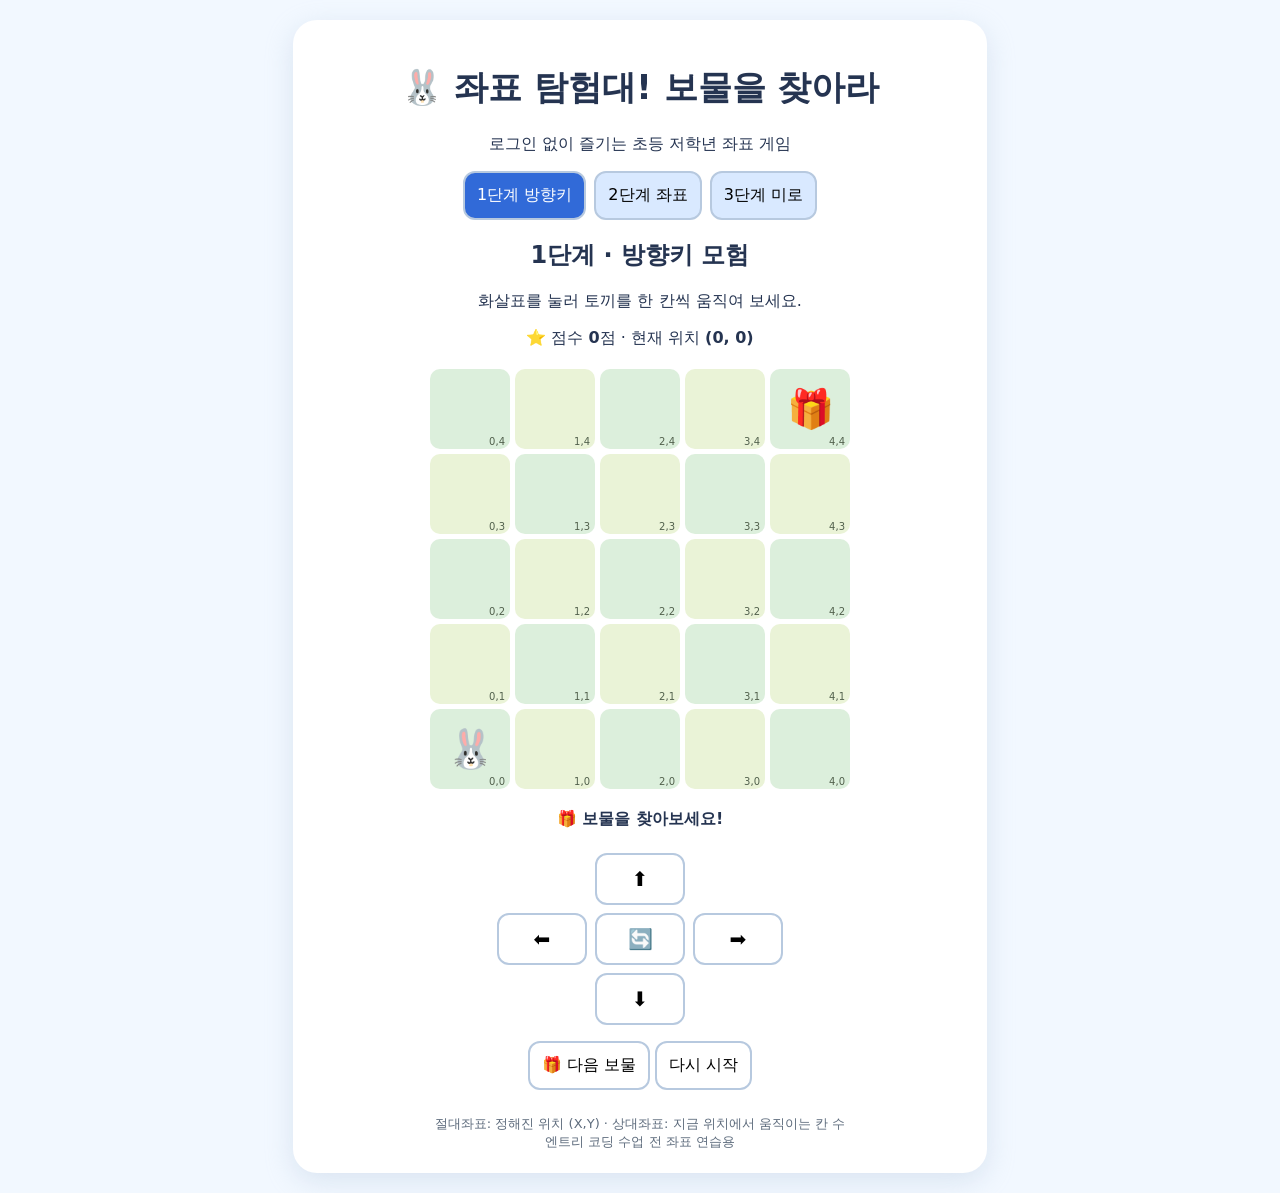
==== coordinate-adventure/index.html @ 4e486527 "Add login-free coordinate adventure game" ====
<!doctype html><html lang="ko"><head><meta charset="utf-8"><meta name="viewport" content="width=device-width,initial-scale=1"><title>좌표 탐험대! 보물을 찾아라</title><style>body{font-family:system-ui,sans-serif;background:#f2f8ff;color:#253451;text-align:center;margin:0;padding:20px}main{max-width:650px;margin:auto;background:white;border-radius:24px;padding:22px;box-shadow:0 8px 28px #a9bed455}h1{font-size:clamp(24px,5vw,34px)}button,select{font:inherit;border-radius:12px;padding:12px;border:2px solid #b7c9df;background:white;cursor:pointer}button:hover{background:#e1f0ff}button:focus-visible{outline:3px solid orange}.tabs{display:flex;gap:8px;justify-content:center;flex-wrap:wrap}.tabs button{background:#d9e9ff}.tabs button.active,.primary{background:#316ad8;color:white}.board{display:grid;grid-template-columns:repeat(5,1fr);gap:5px;max-width:420px;margin:20px auto}.cell{aspect-ratio:1;display:grid;place-items:center;border-radius:10px;background:#dcefdc;font-size:clamp(20px,6vw,38px);position:relative}.cell:nth-child(even){background:#eaf3d7}.cell small{position:absolute;bottom:2px;right:5px;font-size:10px;color:#52614d}.obstacle{background:#ffc9ba!important}.controls{display:grid;grid-template-columns:repeat(3,90px);gap:8px;justify-content:center}.controls button{font-size:20px}.commands{min-height:48px;background:#f2f6ff;border-radius:12px;padding:10px;margin:12px 0;overflow-wrap:anywhere}.info{font-weight:bold;min-height:28px}section{margin-top:16px}#coord{display:flex;justify-content:center;gap:10px;align-items:center;flex-wrap:wrap}footer{font-size:13px;color:#5d6b7c;margin-top:25px}</style></head><body><main><h1>🐰 좌표 탐험대! 보물을 찾아라</h1><p>로그인 없이 즐기는 초등 저학년 좌표 게임</p><nav class="tabs"><button onclick="stage(1)" id="tab1">1단계 방향키</button><button onclick="stage(2)" id="tab2">2단계 좌표</button><button onclick="stage(3)" id="tab3">3단계 미로</button></nav><h2 id="heading"></h2><p id="help"></p><div>⭐ 점수 <b id="score">0</b>점 · 현재 위치 <b id="position"></b></div><div id="board" class="board" aria-label="좌표 게임판"></div><p id="message" class="info" role="status"></p><section id="relative"><div class="controls"><span></span><button onclick="move(0,1)">⬆️</button><span></span><button onclick="move(-1,0)">⬅️</button><button onclick="reset()">🔄</button><button onclick="move(1,0)">➡️</button><span></span><button onclick="move(0,-1)">⬇️</button><span></span></div></section><section id="absolute" hidden><div id="coord"><label>X <select id="x"></select></label><label>Y <select id="y"></select></label><button class="primary" onclick="teleport()">좌표로 이동!</button></div></section><section id="maze" hidden><p>명령을 차례대로 담고 실행해요. 🧱 장애물은 피하세요!</p><div><button onclick="add(0,1)">⬆️ 위</button><button onclick="add(0,-1)">⬇️ 아래</button><button onclick="add(-1,0)">⬅️ 왼쪽</button><button onclick="add(1,0)">➡️ 오른쪽</button></div><div id="commands" class="commands">명령을 선택하세요</div><button class="primary" onclick="run()">▶️ 명령 실행</button> <button onclick="undo()">↩️ 하나 취소</button> <button onclick="clearCommands()">🗑️ 모두 지우기</button></section><p><button onclick="next()">🎁 다음 보물</button> <button onclick="reset()">다시 시작</button></p><footer>절대좌표: 정해진 위치 (X,Y) · 상대좌표: 지금 위치에서 움직이는 칸 수<br>엔트리 코딩 수업 전 좌표 연습용</footer></main><script>let level=1,round=0,score=0,pos={x:0,y:0},goal={x:4,y:4},walls=[],commands=[],running=false;const $=id=>document.getElementById(id);for(let i=0;i<5;i++){for(let id of ['x','y'])$(id).add(new Option(i,i))}function key(p){return p.x+','+p.y}function stage(n){level=n;round=0;score=0;$('score').textContent=score;reset()}function reset(){running=false;commands=[];pos={x:0,y:0};goal=level===3?{x:4,y:4}:{x:(round*2+4)%5,y:(round*3+4)%5};if(key(goal)==='0,0')goal={x:4,y:4};walls=level===3?[{x:1,y:0},{x:1,y:1},{x:3,y:2},{x:3,y:3}]:[];for(let i=1;i<=3;i++)$('tab'+i).classList.toggle('active',i===level);$('heading').textContent=['','1단계 · 방향키 모험','2단계 · 보물 좌표 찾기','3단계 · 장애물 미로 탈출'][level];$('help').textContent=['','화살표를 눌러 토끼를 한 칸씩 움직여 보세요.','X와 Y를 선택해 보물 위치로 순간이동하세요.','이동 명령을 순서대로 조립하고 실행하세요.'][level];$('relative').hidden=level!==1;$('absolute').hidden=level!==2;$('maze').hidden=level!==3;$('message').textContent='🎁 보물을 찾아보세요!';draw()}function draw(){let b=$('board');b.innerHTML='';for(let y=4;y>=0;y--)for(let x=0;x<5;x++){let c=document.createElement('div');c.className='cell';let wall=walls.some(p=>p.x===x&&p.y===y);if(wall)c.classList.add('obstacle');c.textContent=pos.x===x&&pos.y===y?'🐰':goal.x===x&&goal.y===y?'🎁':wall?'🧱':'';let s=document.createElement('small');s.textContent=x+','+y;c.appendChild(s);b.appendChild(c)}$('position').textContent='('+pos.x+', '+pos.y+')';$('commands').textContent=commands.length?commands.map(c=>c.label).join(' → '):'명령을 선택하세요'}function move(dx,dy){if(running)return;step(dx,dy)}function step(dx,dy){let x=pos.x+dx,y=pos.y+dy;if(x<0||x>4||y<0||y>4){$('message').textContent='🚧 지도 밖으로 나갈 수 없어요!';return false}if(walls.some(p=>p.x===x&&p.y===y)){$('message').textContent='🧱 장애물이 있어요! 다른 길을 찾아보세요.';return false}pos={x,y};draw();if(x===goal.x&&y===goal.y){score+=10;$('score').textContent=score;$('message').textContent='🎉 성공! 보물 발견! +10점';return 'win'}$('message').textContent='좋아요! 다음 위치로 이동해요.';return true}function teleport(){let x=+$('x').value,y=+$('y').value;pos={x,y};draw();if(x===goal.x&&y===goal.y){score+=10;$('score').textContent=score;$('message').textContent='🎉 정확한 좌표! +10점'}else $('message').textContent='아쉬워요! 보물의 좌표를 다시 확인해요.'}function add(dx,dy){if(running)return;commands.push({dx,dy,label:dx===1?'➡️':dx===-1?'⬅️':dy===1?'⬆️':'⬇️'});draw()}function undo(){if(running)return;commands.pop();draw()}function clearCommands(){if(running)return;commands=[];draw()}async function run(){if(running||!commands.length)return;running=true;pos={x:0,y:0};draw();let seq=[...commands];for(let c of seq){await new Promise(r=>setTimeout(r,450));let result=step(c.dx,c.dy);if(result!==true)break}running=false}function next(){round++;reset()}stage(1);</script></body></html>
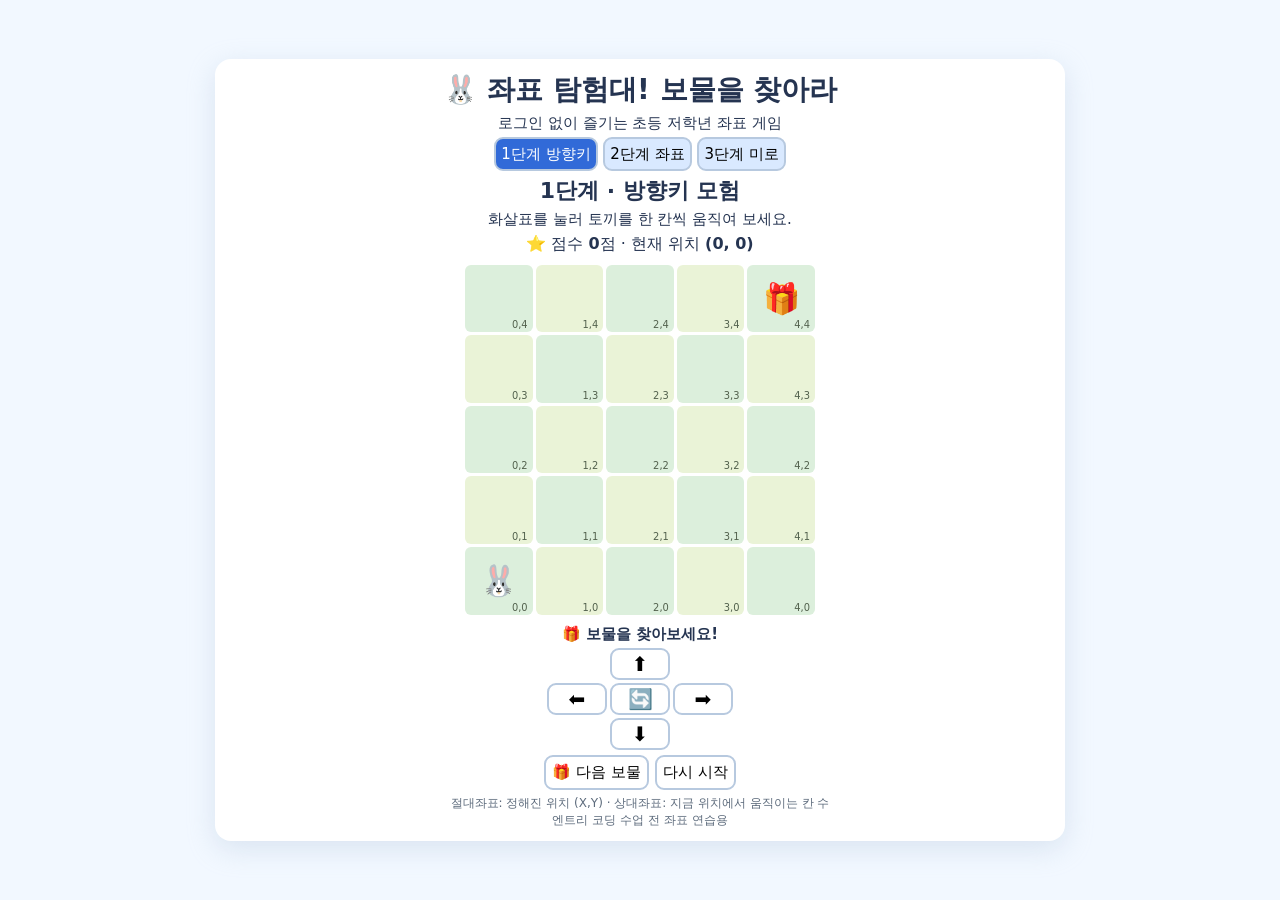
==== commit b50f7209: "Fit coordinate game to viewport without page scrolling" ====
--- a/coordinate-adventure/index.html
+++ b/coordinate-adventure/index.html
@@ -1 +1,7 @@
-<!doctype html><html lang="ko"><head><meta charset="utf-8"><meta name="viewport" content="width=device-width,initial-scale=1"><title>좌표 탐험대! 보물을 찾아라</title><style>body{font-family:system-ui,sans-serif;background:#f2f8ff;color:#253451;text-align:center;margin:0;padding:20px}main{max-width:650px;margin:auto;background:white;border-radius:24px;padding:22px;box-shadow:0 8px 28px #a9bed455}h1{font-size:clamp(24px,5vw,34px)}button,select{font:inherit;border-radius:12px;padding:12px;border:2px solid #b7c9df;background:white;cursor:pointer}button:hover{background:#e1f0ff}button:focus-visible{outline:3px solid orange}.tabs{display:flex;gap:8px;justify-content:center;flex-wrap:wrap}.tabs button{background:#d9e9ff}.tabs button.active,.primary{background:#316ad8;color:white}.board{display:grid;grid-template-columns:repeat(5,1fr);gap:5px;max-width:420px;margin:20px auto}.cell{aspect-ratio:1;display:grid;place-items:center;border-radius:10px;background:#dcefdc;font-size:clamp(20px,6vw,38px);position:relative}.cell:nth-child(even){background:#eaf3d7}.cell small{position:absolute;bottom:2px;right:5px;font-size:10px;color:#52614d}.obstacle{background:#ffc9ba!important}.controls{display:grid;grid-template-columns:repeat(3,90px);gap:8px;justify-content:center}.controls button{font-size:20px}.commands{min-height:48px;background:#f2f6ff;border-radius:12px;padding:10px;margin:12px 0;overflow-wrap:anywhere}.info{font-weight:bold;min-height:28px}section{margin-top:16px}#coord{display:flex;justify-content:center;gap:10px;align-items:center;flex-wrap:wrap}footer{font-size:13px;color:#5d6b7c;margin-top:25px}</style></head><body><main><h1>🐰 좌표 탐험대! 보물을 찾아라</h1><p>로그인 없이 즐기는 초등 저학년 좌표 게임</p><nav class="tabs"><button onclick="stage(1)" id="tab1">1단계 방향키</button><button onclick="stage(2)" id="tab2">2단계 좌표</button><button onclick="stage(3)" id="tab3">3단계 미로</button></nav><h2 id="heading"></h2><p id="help"></p><div>⭐ 점수 <b id="score">0</b>점 · 현재 위치 <b id="position"></b></div><div id="board" class="board" aria-label="좌표 게임판"></div><p id="message" class="info" role="status"></p><section id="relative"><div class="controls"><span></span><button onclick="move(0,1)">⬆️</button><span></span><button onclick="move(-1,0)">⬅️</button><button onclick="reset()">🔄</button><button onclick="move(1,0)">➡️</button><span></span><button onclick="move(0,-1)">⬇️</button><span></span></div></section><section id="absolute" hidden><div id="coord"><label>X <select id="x"></select></label><label>Y <select id="y"></select></label><button class="primary" onclick="teleport()">좌표로 이동!</button></div></section><section id="maze" hidden><p>명령을 차례대로 담고 실행해요. 🧱 장애물은 피하세요!</p><div><button onclick="add(0,1)">⬆️ 위</button><button onclick="add(0,-1)">⬇️ 아래</button><button onclick="add(-1,0)">⬅️ 왼쪽</button><button onclick="add(1,0)">➡️ 오른쪽</button></div><div id="commands" class="commands">명령을 선택하세요</div><button class="primary" onclick="run()">▶️ 명령 실행</button> <button onclick="undo()">↩️ 하나 취소</button> <button onclick="clearCommands()">🗑️ 모두 지우기</button></section><p><button onclick="next()">🎁 다음 보물</button> <button onclick="reset()">다시 시작</button></p><footer>절대좌표: 정해진 위치 (X,Y) · 상대좌표: 지금 위치에서 움직이는 칸 수<br>엔트리 코딩 수업 전 좌표 연습용</footer></main><script>let level=1,round=0,score=0,pos={x:0,y:0},goal={x:4,y:4},walls=[],commands=[],running=false;const $=id=>document.getElementById(id);for(let i=0;i<5;i++){for(let id of ['x','y'])$(id).add(new Option(i,i))}function key(p){return p.x+','+p.y}function stage(n){level=n;round=0;score=0;$('score').textContent=score;reset()}function reset(){running=false;commands=[];pos={x:0,y:0};goal=level===3?{x:4,y:4}:{x:(round*2+4)%5,y:(round*3+4)%5};if(key(goal)==='0,0')goal={x:4,y:4};walls=level===3?[{x:1,y:0},{x:1,y:1},{x:3,y:2},{x:3,y:3}]:[];for(let i=1;i<=3;i++)$('tab'+i).classList.toggle('active',i===level);$('heading').textContent=['','1단계 · 방향키 모험','2단계 · 보물 좌표 찾기','3단계 · 장애물 미로 탈출'][level];$('help').textContent=['','화살표를 눌러 토끼를 한 칸씩 움직여 보세요.','X와 Y를 선택해 보물 위치로 순간이동하세요.','이동 명령을 순서대로 조립하고 실행하세요.'][level];$('relative').hidden=level!==1;$('absolute').hidden=level!==2;$('maze').hidden=level!==3;$('message').textContent='🎁 보물을 찾아보세요!';draw()}function draw(){let b=$('board');b.innerHTML='';for(let y=4;y>=0;y--)for(let x=0;x<5;x++){let c=document.createElement('div');c.className='cell';let wall=walls.some(p=>p.x===x&&p.y===y);if(wall)c.classList.add('obstacle');c.textContent=pos.x===x&&pos.y===y?'🐰':goal.x===x&&goal.y===y?'🎁':wall?'🧱':'';let s=document.createElement('small');s.textContent=x+','+y;c.appendChild(s);b.appendChild(c)}$('position').textContent='('+pos.x+', '+pos.y+')';$('commands').textContent=commands.length?commands.map(c=>c.label).join(' → '):'명령을 선택하세요'}function move(dx,dy){if(running)return;step(dx,dy)}function step(dx,dy){let x=pos.x+dx,y=pos.y+dy;if(x<0||x>4||y<0||y>4){$('message').textContent='🚧 지도 밖으로 나갈 수 없어요!';return false}if(walls.some(p=>p.x===x&&p.y===y)){$('message').textContent='🧱 장애물이 있어요! 다른 길을 찾아보세요.';return false}pos={x,y};draw();if(x===goal.x&&y===goal.y){score+=10;$('score').textContent=score;$('message').textContent='🎉 성공! 보물 발견! +10점';return 'win'}$('message').textContent='좋아요! 다음 위치로 이동해요.';return true}function teleport(){let x=+$('x').value,y=+$('y').value;pos={x,y};draw();if(x===goal.x&&y===goal.y){score+=10;$('score').textContent=score;$('message').textContent='🎉 정확한 좌표! +10점'}else $('message').textContent='아쉬워요! 보물의 좌표를 다시 확인해요.'}function add(dx,dy){if(running)return;commands.push({dx,dy,label:dx===1?'➡️':dx===-1?'⬅️':dy===1?'⬆️':'⬇️'});draw()}function undo(){if(running)return;commands.pop();draw()}function clearCommands(){if(running)return;commands=[];draw()}async function run(){if(running||!commands.length)return;running=true;pos={x:0,y:0};draw();let seq=[...commands];for(let c of seq){await new Promise(r=>setTimeout(r,450));let result=step(c.dx,c.dy);if(result!==true)break}running=false}function next(){round++;reset()}stage(1);</script></body></html>+<!doctype html><html lang="ko"><head><meta charset="utf-8"><meta name="viewport" content="width=device-width,initial-scale=1"><title>좌표 탐험대! 보물을 찾아라</title><style>body{font-family:system-ui,sans-serif;background:#f2f8ff;color:#253451;text-align:center;margin:0;padding:20px}main{max-width:650px;margin:auto;background:white;border-radius:24px;padding:22px;box-shadow:0 8px 28px #a9bed455}h1{font-size:clamp(24px,5vw,34px)}button,select{font:inherit;border-radius:12px;padding:12px;border:2px solid #b7c9df;background:white;cursor:pointer}button:hover{background:#e1f0ff}button:focus-visible{outline:3px solid orange}.tabs{display:flex;gap:8px;justify-content:center;flex-wrap:wrap}.tabs button{background:#d9e9ff}.tabs button.active,.primary{background:#316ad8;color:white}.board{display:grid;grid-template-columns:repeat(5,1fr);gap:5px;max-width:420px;margin:20px auto}.cell{aspect-ratio:1;display:grid;place-items:center;border-radius:10px;background:#dcefdc;font-size:clamp(20px,6vw,38px);position:relative}.cell:nth-child(even){background:#eaf3d7}.cell small{position:absolute;bottom:2px;right:5px;font-size:10px;color:#52614d}.obstacle{background:#ffc9ba!important}.controls{display:grid;grid-template-columns:repeat(3,90px);gap:8px;justify-content:center}.controls button{font-size:20px}.commands{min-height:48px;background:#f2f6ff;border-radius:12px;padding:10px;margin:12px 0;overflow-wrap:anywhere}.info{font-weight:bold;min-height:28px}section{margin-top:16px}#coord{display:flex;justify-content:center;gap:10px;align-items:center;flex-wrap:wrap}footer{font-size:13px;color:#5d6b7c;margin-top:25px}
+/* 화면 크기에 맞춰 전체 게임을 한 화면에 표시 */
+*{box-sizing:border-box}html,body{width:100%;height:100%;margin:0;overflow:hidden}body{padding:clamp(3px,1vh,10px);display:flex;align-items:center;justify-content:center}main{width:min(100%,850px);max-width:850px;max-height:100dvh;overflow:hidden;padding:clamp(7px,1.4vh,15px);border-radius:16px;display:flex;flex-direction:column;align-items:center;gap:clamp(2px,.5vh,6px)}main>*{flex-shrink:0}h1{font-size:clamp(17px,3.4vh,28px);margin:0}h2{font-size:clamp(15px,2.6vh,22px);margin:0}p{margin:0;font-size:clamp(11px,1.8vh,15px)}button,select{font-size:clamp(11px,1.8vh,15px);padding:clamp(3px,.7vh,8px);border-radius:9px}.tabs{gap:5px}.board{width:min(42vh,55vw,350px);max-width:none;margin:clamp(2px,.6vh,6px) auto;gap:3px}.cell{border-radius:6px;font-size:clamp(17px,3.4vh,30px)}.cell small{font-size:clamp(8px,1.1vh,10px)}section{margin-top:0}.controls{grid-template-columns:repeat(3,clamp(42px,7vh,60px));gap:3px}.controls button{font-size:clamp(13px,2.5vh,20px);padding:2px}.info{min-height:0}.commands{min-height:24px;margin:3px 0;padding:4px}.tabs button{padding:clamp(3px,.6vh,7px)}footer{font-size:clamp(9px,1.35vh,12px);margin-top:0}#maze>div:first-of-type{display:flex;justify-content:center;gap:3px;flex-wrap:wrap}#maze>p{margin:0}#coord{gap:5px}#relative,#absolute,#maze{width:100%}main>p:last-of-type{display:flex;justify-content:center;gap:6px}
+@media(max-height:680px){main{gap:2px;padding:5px}.board{width:min(36vh,47vw,270px)}.cell{font-size:clamp(14px,3vh,24px)}footer{font-size:9px}.controls{grid-template-columns:repeat(3,42px)}button,select{padding:3px}h1{font-size:19px}h2{font-size:16px}}
+@media(max-width:450px){body{padding:3px}main{padding:5px}.board{width:min(41vh,84vw)}.tabs{width:100%}.tabs button{flex:1;font-size:11px;padding:5px 2px}footer{font-size:9px}}
+@media(max-height:500px){main>footer{display:none}main{gap:1px}.board{width:min(31vh,34vw,160px)}main>p:nth-of-type(1){display:none}.cell{font-size:15px}}
+</style></head><body><main><h1>🐰 좌표 탐험대! 보물을 찾아라</h1><p>로그인 없이 즐기는 초등 저학년 좌표 게임</p><nav class="tabs"><button onclick="stage(1)" id="tab1">1단계 방향키</button><button onclick="stage(2)" id="tab2">2단계 좌표</button><button onclick="stage(3)" id="tab3">3단계 미로</button></nav><h2 id="heading"></h2><p id="help"></p><div>⭐ 점수 <b id="score">0</b>점 · 현재 위치 <b id="position"></b></div><div id="board" class="board" aria-label="좌표 게임판"></div><p id="message" class="info" role="status"></p><section id="relative"><div class="controls"><span></span><button onclick="move(0,1)">⬆️</button><span></span><button onclick="move(-1,0)">⬅️</button><button onclick="reset()">🔄</button><button onclick="move(1,0)">➡️</button><span></span><button onclick="move(0,-1)">⬇️</button><span></span></div></section><section id="absolute" hidden><div id="coord"><label>X <select id="x"></select></label><label>Y <select id="y"></select></label><button class="primary" onclick="teleport()">좌표로 이동!</button></div></section><section id="maze" hidden><p>명령을 차례대로 담고 실행해요. 🧱 장애물은 피하세요!</p><div><button onclick="add(0,1)">⬆️ 위</button><button onclick="add(0,-1)">⬇️ 아래</button><button onclick="add(-1,0)">⬅️ 왼쪽</button><button onclick="add(1,0)">➡️ 오른쪽</button></div><div id="commands" class="commands">명령을 선택하세요</div><button class="primary" onclick="run()">▶️ 명령 실행</button> <button onclick="undo()">↩️ 하나 취소</button> <button onclick="clearCommands()">🗑️ 모두 지우기</button></section><p><button onclick="next()">🎁 다음 보물</button> <button onclick="reset()">다시 시작</button></p><footer>절대좌표: 정해진 위치 (X,Y) · 상대좌표: 지금 위치에서 움직이는 칸 수<br>엔트리 코딩 수업 전 좌표 연습용</footer></main><script>let level=1,round=0,score=0,pos={x:0,y:0},goal={x:4,y:4},walls=[],commands=[],running=false;const $=id=>document.getElementById(id);for(let i=0;i<5;i++){for(let id of ['x','y'])$(id).add(new Option(i,i))}function key(p){return p.x+','+p.y}function stage(n){level=n;round=0;score=0;$('score').textContent=score;reset()}function reset(){running=false;commands=[];pos={x:0,y:0};goal=level===3?{x:4,y:4}:{x:(round*2+4)%5,y:(round*3+4)%5};if(key(goal)==='0,0')goal={x:4,y:4};walls=level===3?[{x:1,y:0},{x:1,y:1},{x:3,y:2},{x:3,y:3}]:[];for(let i=1;i<=3;i++)$('tab'+i).classList.toggle('active',i===level);$('heading').textContent=['','1단계 · 방향키 모험','2단계 · 보물 좌표 찾기','3단계 · 장애물 미로 탈출'][level];$('help').textContent=['','화살표를 눌러 토끼를 한 칸씩 움직여 보세요.','X와 Y를 선택해 보물 위치로 순간이동하세요.','이동 명령을 순서대로 조립하고 실행하세요.'][level];$('relative').hidden=level!==1;$('absolute').hidden=level!==2;$('maze').hidden=level!==3;$('message').textContent='🎁 보물을 찾아보세요!';draw()}function draw(){let b=$('board');b.innerHTML='';for(let y=4;y>=0;y--)for(let x=0;x<5;x++){let c=document.createElement('div');c.className='cell';let wall=walls.some(p=>p.x===x&&p.y===y);if(wall)c.classList.add('obstacle');c.textContent=pos.x===x&&pos.y===y?'🐰':goal.x===x&&goal.y===y?'🎁':wall?'🧱':'';let s=document.createElement('small');s.textContent=x+','+y;c.appendChild(s);b.appendChild(c)}$('position').textContent='('+pos.x+', '+pos.y+')';$('commands').textContent=commands.length?commands.map(c=>c.label).join(' → '):'명령을 선택하세요'}function move(dx,dy){if(running)return;step(dx,dy)}function step(dx,dy){let x=pos.x+dx,y=pos.y+dy;if(x<0||x>4||y<0||y>4){$('message').textContent='🚧 지도 밖으로 나갈 수 없어요!';return false}if(walls.some(p=>p.x===x&&p.y===y)){$('message').textContent='🧱 장애물이 있어요! 다른 길을 찾아보세요.';return false}pos={x,y};draw();if(x===goal.x&&y===goal.y){score+=10;$('score').textContent=score;$('message').textContent='🎉 성공! 보물 발견! +10점';return 'win'}$('message').textContent='좋아요! 다음 위치로 이동해요.';return true}function teleport(){let x=+$('x').value,y=+$('y').value;pos={x,y};draw();if(x===goal.x&&y===goal.y){score+=10;$('score').textContent=score;$('message').textContent='🎉 정확한 좌표! +10점'}else $('message').textContent='아쉬워요! 보물의 좌표를 다시 확인해요.'}function add(dx,dy){if(running)return;commands.push({dx,dy,label:dx===1?'➡️':dx===-1?'⬅️':dy===1?'⬆️':'⬇️'});draw()}function undo(){if(running)return;commands.pop();draw()}function clearCommands(){if(running)return;commands=[];draw()}async function run(){if(running||!commands.length)return;running=true;pos={x:0,y:0};draw();let seq=[...commands];for(let c of seq){await new Promise(r=>setTimeout(r,450));let result=step(c.dx,c.dy);if(result!==true)break}running=false}function next(){round++;reset()}stage(1);</script></body></html>
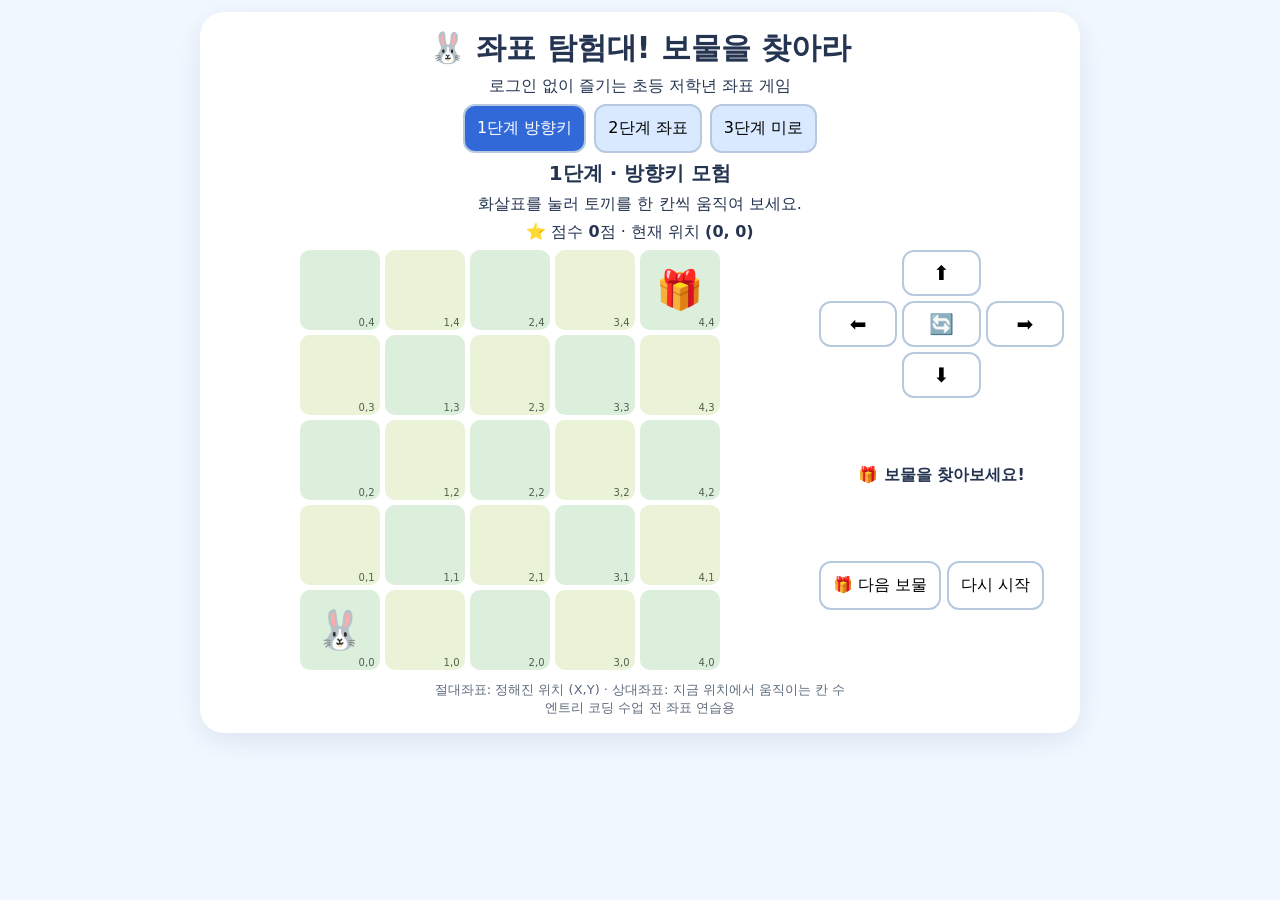
==== commit 53b0201b: "Restore original coordinate game and move controls to right panel" ====
--- a/coordinate-adventure/index.html
+++ b/coordinate-adventure/index.html
@@ -1,7 +1,5 @@
 <!doctype html><html lang="ko"><head><meta charset="utf-8"><meta name="viewport" content="width=device-width,initial-scale=1"><title>좌표 탐험대! 보물을 찾아라</title><style>body{font-family:system-ui,sans-serif;background:#f2f8ff;color:#253451;text-align:center;margin:0;padding:20px}main{max-width:650px;margin:auto;background:white;border-radius:24px;padding:22px;box-shadow:0 8px 28px #a9bed455}h1{font-size:clamp(24px,5vw,34px)}button,select{font:inherit;border-radius:12px;padding:12px;border:2px solid #b7c9df;background:white;cursor:pointer}button:hover{background:#e1f0ff}button:focus-visible{outline:3px solid orange}.tabs{display:flex;gap:8px;justify-content:center;flex-wrap:wrap}.tabs button{background:#d9e9ff}.tabs button.active,.primary{background:#316ad8;color:white}.board{display:grid;grid-template-columns:repeat(5,1fr);gap:5px;max-width:420px;margin:20px auto}.cell{aspect-ratio:1;display:grid;place-items:center;border-radius:10px;background:#dcefdc;font-size:clamp(20px,6vw,38px);position:relative}.cell:nth-child(even){background:#eaf3d7}.cell small{position:absolute;bottom:2px;right:5px;font-size:10px;color:#52614d}.obstacle{background:#ffc9ba!important}.controls{display:grid;grid-template-columns:repeat(3,90px);gap:8px;justify-content:center}.controls button{font-size:20px}.commands{min-height:48px;background:#f2f6ff;border-radius:12px;padding:10px;margin:12px 0;overflow-wrap:anywhere}.info{font-weight:bold;min-height:28px}section{margin-top:16px}#coord{display:flex;justify-content:center;gap:10px;align-items:center;flex-wrap:wrap}footer{font-size:13px;color:#5d6b7c;margin-top:25px}
-/* 화면 크기에 맞춰 전체 게임을 한 화면에 표시 */
-*{box-sizing:border-box}html,body{width:100%;height:100%;margin:0;overflow:hidden}body{padding:clamp(3px,1vh,10px);display:flex;align-items:center;justify-content:center}main{width:min(100%,850px);max-width:850px;max-height:100dvh;overflow:hidden;padding:clamp(7px,1.4vh,15px);border-radius:16px;display:flex;flex-direction:column;align-items:center;gap:clamp(2px,.5vh,6px)}main>*{flex-shrink:0}h1{font-size:clamp(17px,3.4vh,28px);margin:0}h2{font-size:clamp(15px,2.6vh,22px);margin:0}p{margin:0;font-size:clamp(11px,1.8vh,15px)}button,select{font-size:clamp(11px,1.8vh,15px);padding:clamp(3px,.7vh,8px);border-radius:9px}.tabs{gap:5px}.board{width:min(42vh,55vw,350px);max-width:none;margin:clamp(2px,.6vh,6px) auto;gap:3px}.cell{border-radius:6px;font-size:clamp(17px,3.4vh,30px)}.cell small{font-size:clamp(8px,1.1vh,10px)}section{margin-top:0}.controls{grid-template-columns:repeat(3,clamp(42px,7vh,60px));gap:3px}.controls button{font-size:clamp(13px,2.5vh,20px);padding:2px}.info{min-height:0}.commands{min-height:24px;margin:3px 0;padding:4px}.tabs button{padding:clamp(3px,.6vh,7px)}footer{font-size:clamp(9px,1.35vh,12px);margin-top:0}#maze>div:first-of-type{display:flex;justify-content:center;gap:3px;flex-wrap:wrap}#maze>p{margin:0}#coord{gap:5px}#relative,#absolute,#maze{width:100%}main>p:last-of-type{display:flex;justify-content:center;gap:6px}
-@media(max-height:680px){main{gap:2px;padding:5px}.board{width:min(36vh,47vw,270px)}.cell{font-size:clamp(14px,3vh,24px)}footer{font-size:9px}.controls{grid-template-columns:repeat(3,42px)}button,select{padding:3px}h1{font-size:19px}h2{font-size:16px}}
-@media(max-width:450px){body{padding:3px}main{padding:5px}.board{width:min(41vh,84vw)}.tabs{width:100%}.tabs button{flex:1;font-size:11px;padding:5px 2px}footer{font-size:9px}}
-@media(max-height:500px){main>footer{display:none}main{gap:1px}.board{width:min(31vh,34vw,160px)}main>p:nth-of-type(1){display:none}.cell{font-size:15px}}
+/* 기존 게임 원본 복구 + 버튼만 게임판 오른쪽에 배치 */
+*{box-sizing:border-box}body{padding:12px}main{max-width:880px;padding:16px;display:grid;grid-template-columns:minmax(0,1fr) 245px;column-gap:16px;row-gap:7px;align-items:start}main>h1,main>nav,main>h2,main>p:nth-of-type(1),main>p:nth-of-type(2),main>div:nth-of-type(1),main>footer{grid-column:1/-1;margin:0}main>h1{font-size:clamp(23px,3vw,30px)}main>h2{font-size:20px}main>p{margin:0}main>.board{grid-column:1;grid-row:7/span 3;width:min(100%,min(56vh,440px));margin:0 auto}main>#relative,main>#absolute,main>#maze{grid-column:2;grid-row:7;margin:0;align-self:start}main>#message{grid-column:2;grid-row:8;margin:0;align-self:start}main>p:nth-last-of-type(1){grid-column:2;grid-row:9;margin:0;display:flex;flex-wrap:wrap;gap:6px}main>footer{grid-row:10;margin-top:4px}.controls{grid-template-columns:repeat(3,minmax(0,1fr));gap:5px}.controls button{padding:9px 3px}.commands{margin:6px 0;padding:7px}#maze>div:first-of-type{display:grid;grid-template-columns:1fr 1fr;gap:5px}#maze button{padding:7px 4px}#coord{display:flex;flex-direction:column;gap:8px}#coord label{display:flex;justify-content:space-between;align-items:center;gap:6px}#coord select{min-width:90px}[hidden]{display:none!important}
+@media(max-width:620px){main{grid-template-columns:minmax(0,1fr) 145px;gap:5px;padding:9px}main>.board{width:min(100%,55vh)}main>h1{font-size:21px}main>h2{font-size:17px}main>p{font-size:13px}main>#relative button,main>#absolute button,main>#maze button{font-size:12px;padding:5px 2px}main>#maze>p{font-size:11px}main>#maze>div:first-of-type{gap:3px}main>footer{font-size:11px}#coord select{min-width:50px}}
 </style></head><body><main><h1>🐰 좌표 탐험대! 보물을 찾아라</h1><p>로그인 없이 즐기는 초등 저학년 좌표 게임</p><nav class="tabs"><button onclick="stage(1)" id="tab1">1단계 방향키</button><button onclick="stage(2)" id="tab2">2단계 좌표</button><button onclick="stage(3)" id="tab3">3단계 미로</button></nav><h2 id="heading"></h2><p id="help"></p><div>⭐ 점수 <b id="score">0</b>점 · 현재 위치 <b id="position"></b></div><div id="board" class="board" aria-label="좌표 게임판"></div><p id="message" class="info" role="status"></p><section id="relative"><div class="controls"><span></span><button onclick="move(0,1)">⬆️</button><span></span><button onclick="move(-1,0)">⬅️</button><button onclick="reset()">🔄</button><button onclick="move(1,0)">➡️</button><span></span><button onclick="move(0,-1)">⬇️</button><span></span></div></section><section id="absolute" hidden><div id="coord"><label>X <select id="x"></select></label><label>Y <select id="y"></select></label><button class="primary" onclick="teleport()">좌표로 이동!</button></div></section><section id="maze" hidden><p>명령을 차례대로 담고 실행해요. 🧱 장애물은 피하세요!</p><div><button onclick="add(0,1)">⬆️ 위</button><button onclick="add(0,-1)">⬇️ 아래</button><button onclick="add(-1,0)">⬅️ 왼쪽</button><button onclick="add(1,0)">➡️ 오른쪽</button></div><div id="commands" class="commands">명령을 선택하세요</div><button class="primary" onclick="run()">▶️ 명령 실행</button> <button onclick="undo()">↩️ 하나 취소</button> <button onclick="clearCommands()">🗑️ 모두 지우기</button></section><p><button onclick="next()">🎁 다음 보물</button> <button onclick="reset()">다시 시작</button></p><footer>절대좌표: 정해진 위치 (X,Y) · 상대좌표: 지금 위치에서 움직이는 칸 수<br>엔트리 코딩 수업 전 좌표 연습용</footer></main><script>let level=1,round=0,score=0,pos={x:0,y:0},goal={x:4,y:4},walls=[],commands=[],running=false;const $=id=>document.getElementById(id);for(let i=0;i<5;i++){for(let id of ['x','y'])$(id).add(new Option(i,i))}function key(p){return p.x+','+p.y}function stage(n){level=n;round=0;score=0;$('score').textContent=score;reset()}function reset(){running=false;commands=[];pos={x:0,y:0};goal=level===3?{x:4,y:4}:{x:(round*2+4)%5,y:(round*3+4)%5};if(key(goal)==='0,0')goal={x:4,y:4};walls=level===3?[{x:1,y:0},{x:1,y:1},{x:3,y:2},{x:3,y:3}]:[];for(let i=1;i<=3;i++)$('tab'+i).classList.toggle('active',i===level);$('heading').textContent=['','1단계 · 방향키 모험','2단계 · 보물 좌표 찾기','3단계 · 장애물 미로 탈출'][level];$('help').textContent=['','화살표를 눌러 토끼를 한 칸씩 움직여 보세요.','X와 Y를 선택해 보물 위치로 순간이동하세요.','이동 명령을 순서대로 조립하고 실행하세요.'][level];$('relative').hidden=level!==1;$('absolute').hidden=level!==2;$('maze').hidden=level!==3;$('message').textContent='🎁 보물을 찾아보세요!';draw()}function draw(){let b=$('board');b.innerHTML='';for(let y=4;y>=0;y--)for(let x=0;x<5;x++){let c=document.createElement('div');c.className='cell';let wall=walls.some(p=>p.x===x&&p.y===y);if(wall)c.classList.add('obstacle');c.textContent=pos.x===x&&pos.y===y?'🐰':goal.x===x&&goal.y===y?'🎁':wall?'🧱':'';let s=document.createElement('small');s.textContent=x+','+y;c.appendChild(s);b.appendChild(c)}$('position').textContent='('+pos.x+', '+pos.y+')';$('commands').textContent=commands.length?commands.map(c=>c.label).join(' → '):'명령을 선택하세요'}function move(dx,dy){if(running)return;step(dx,dy)}function step(dx,dy){let x=pos.x+dx,y=pos.y+dy;if(x<0||x>4||y<0||y>4){$('message').textContent='🚧 지도 밖으로 나갈 수 없어요!';return false}if(walls.some(p=>p.x===x&&p.y===y)){$('message').textContent='🧱 장애물이 있어요! 다른 길을 찾아보세요.';return false}pos={x,y};draw();if(x===goal.x&&y===goal.y){score+=10;$('score').textContent=score;$('message').textContent='🎉 성공! 보물 발견! +10점';return 'win'}$('message').textContent='좋아요! 다음 위치로 이동해요.';return true}function teleport(){let x=+$('x').value,y=+$('y').value;pos={x,y};draw();if(x===goal.x&&y===goal.y){score+=10;$('score').textContent=score;$('message').textContent='🎉 정확한 좌표! +10점'}else $('message').textContent='아쉬워요! 보물의 좌표를 다시 확인해요.'}function add(dx,dy){if(running)return;commands.push({dx,dy,label:dx===1?'➡️':dx===-1?'⬅️':dy===1?'⬆️':'⬇️'});draw()}function undo(){if(running)return;commands.pop();draw()}function clearCommands(){if(running)return;commands=[];draw()}async function run(){if(running||!commands.length)return;running=true;pos={x:0,y:0};draw();let seq=[...commands];for(let c of seq){await new Promise(r=>setTimeout(r,450));let result=step(c.dx,c.dy);if(result!==true)break}running=false}function next(){round++;reset()}stage(1);</script></body></html>
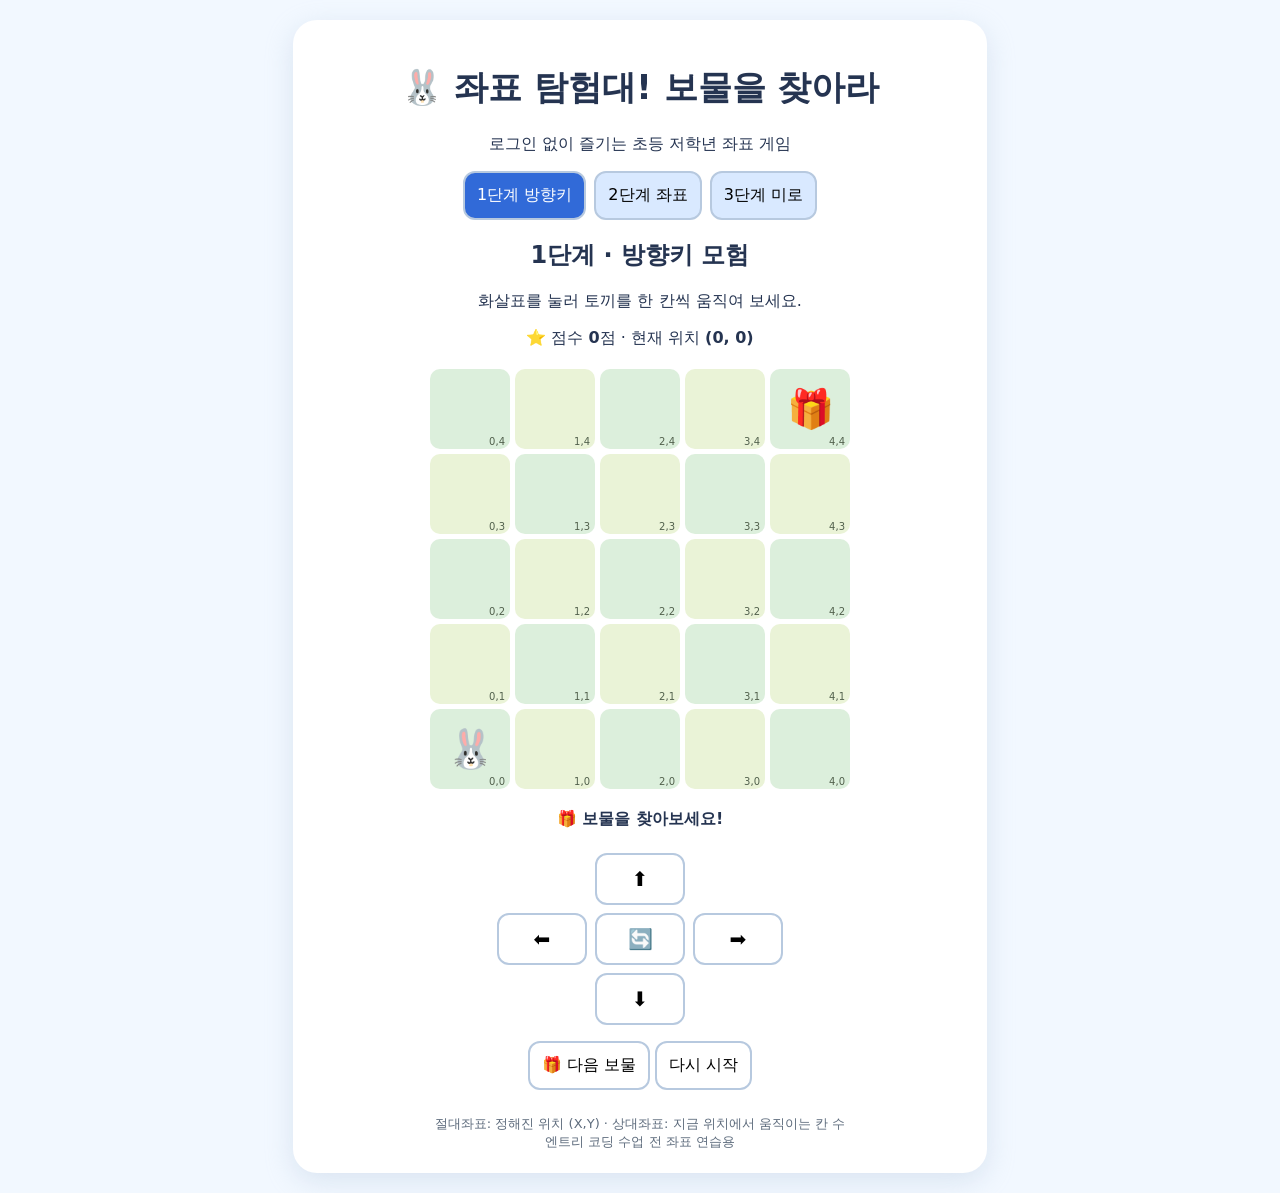
==== commit a88d787f: "Restore original coordinate adventure game layout" ====
--- a/coordinate-adventure/index.html
+++ b/coordinate-adventure/index.html
@@ -1,5 +1 @@
-<!doctype html><html lang="ko"><head><meta charset="utf-8"><meta name="viewport" content="width=device-width,initial-scale=1"><title>좌표 탐험대! 보물을 찾아라</title><style>body{font-family:system-ui,sans-serif;background:#f2f8ff;color:#253451;text-align:center;margin:0;padding:20px}main{max-width:650px;margin:auto;background:white;border-radius:24px;padding:22px;box-shadow:0 8px 28px #a9bed455}h1{font-size:clamp(24px,5vw,34px)}button,select{font:inherit;border-radius:12px;padding:12px;border:2px solid #b7c9df;background:white;cursor:pointer}button:hover{background:#e1f0ff}button:focus-visible{outline:3px solid orange}.tabs{display:flex;gap:8px;justify-content:center;flex-wrap:wrap}.tabs button{background:#d9e9ff}.tabs button.active,.primary{background:#316ad8;color:white}.board{display:grid;grid-template-columns:repeat(5,1fr);gap:5px;max-width:420px;margin:20px auto}.cell{aspect-ratio:1;display:grid;place-items:center;border-radius:10px;background:#dcefdc;font-size:clamp(20px,6vw,38px);position:relative}.cell:nth-child(even){background:#eaf3d7}.cell small{position:absolute;bottom:2px;right:5px;font-size:10px;color:#52614d}.obstacle{background:#ffc9ba!important}.controls{display:grid;grid-template-columns:repeat(3,90px);gap:8px;justify-content:center}.controls button{font-size:20px}.commands{min-height:48px;background:#f2f6ff;border-radius:12px;padding:10px;margin:12px 0;overflow-wrap:anywhere}.info{font-weight:bold;min-height:28px}section{margin-top:16px}#coord{display:flex;justify-content:center;gap:10px;align-items:center;flex-wrap:wrap}footer{font-size:13px;color:#5d6b7c;margin-top:25px}
-/* 기존 게임 원본 복구 + 버튼만 게임판 오른쪽에 배치 */
-*{box-sizing:border-box}body{padding:12px}main{max-width:880px;padding:16px;display:grid;grid-template-columns:minmax(0,1fr) 245px;column-gap:16px;row-gap:7px;align-items:start}main>h1,main>nav,main>h2,main>p:nth-of-type(1),main>p:nth-of-type(2),main>div:nth-of-type(1),main>footer{grid-column:1/-1;margin:0}main>h1{font-size:clamp(23px,3vw,30px)}main>h2{font-size:20px}main>p{margin:0}main>.board{grid-column:1;grid-row:7/span 3;width:min(100%,min(56vh,440px));margin:0 auto}main>#relative,main>#absolute,main>#maze{grid-column:2;grid-row:7;margin:0;align-self:start}main>#message{grid-column:2;grid-row:8;margin:0;align-self:start}main>p:nth-last-of-type(1){grid-column:2;grid-row:9;margin:0;display:flex;flex-wrap:wrap;gap:6px}main>footer{grid-row:10;margin-top:4px}.controls{grid-template-columns:repeat(3,minmax(0,1fr));gap:5px}.controls button{padding:9px 3px}.commands{margin:6px 0;padding:7px}#maze>div:first-of-type{display:grid;grid-template-columns:1fr 1fr;gap:5px}#maze button{padding:7px 4px}#coord{display:flex;flex-direction:column;gap:8px}#coord label{display:flex;justify-content:space-between;align-items:center;gap:6px}#coord select{min-width:90px}[hidden]{display:none!important}
-@media(max-width:620px){main{grid-template-columns:minmax(0,1fr) 145px;gap:5px;padding:9px}main>.board{width:min(100%,55vh)}main>h1{font-size:21px}main>h2{font-size:17px}main>p{font-size:13px}main>#relative button,main>#absolute button,main>#maze button{font-size:12px;padding:5px 2px}main>#maze>p{font-size:11px}main>#maze>div:first-of-type{gap:3px}main>footer{font-size:11px}#coord select{min-width:50px}}
-</style></head><body><main><h1>🐰 좌표 탐험대! 보물을 찾아라</h1><p>로그인 없이 즐기는 초등 저학년 좌표 게임</p><nav class="tabs"><button onclick="stage(1)" id="tab1">1단계 방향키</button><button onclick="stage(2)" id="tab2">2단계 좌표</button><button onclick="stage(3)" id="tab3">3단계 미로</button></nav><h2 id="heading"></h2><p id="help"></p><div>⭐ 점수 <b id="score">0</b>점 · 현재 위치 <b id="position"></b></div><div id="board" class="board" aria-label="좌표 게임판"></div><p id="message" class="info" role="status"></p><section id="relative"><div class="controls"><span></span><button onclick="move(0,1)">⬆️</button><span></span><button onclick="move(-1,0)">⬅️</button><button onclick="reset()">🔄</button><button onclick="move(1,0)">➡️</button><span></span><button onclick="move(0,-1)">⬇️</button><span></span></div></section><section id="absolute" hidden><div id="coord"><label>X <select id="x"></select></label><label>Y <select id="y"></select></label><button class="primary" onclick="teleport()">좌표로 이동!</button></div></section><section id="maze" hidden><p>명령을 차례대로 담고 실행해요. 🧱 장애물은 피하세요!</p><div><button onclick="add(0,1)">⬆️ 위</button><button onclick="add(0,-1)">⬇️ 아래</button><button onclick="add(-1,0)">⬅️ 왼쪽</button><button onclick="add(1,0)">➡️ 오른쪽</button></div><div id="commands" class="commands">명령을 선택하세요</div><button class="primary" onclick="run()">▶️ 명령 실행</button> <button onclick="undo()">↩️ 하나 취소</button> <button onclick="clearCommands()">🗑️ 모두 지우기</button></section><p><button onclick="next()">🎁 다음 보물</button> <button onclick="reset()">다시 시작</button></p><footer>절대좌표: 정해진 위치 (X,Y) · 상대좌표: 지금 위치에서 움직이는 칸 수<br>엔트리 코딩 수업 전 좌표 연습용</footer></main><script>let level=1,round=0,score=0,pos={x:0,y:0},goal={x:4,y:4},walls=[],commands=[],running=false;const $=id=>document.getElementById(id);for(let i=0;i<5;i++){for(let id of ['x','y'])$(id).add(new Option(i,i))}function key(p){return p.x+','+p.y}function stage(n){level=n;round=0;score=0;$('score').textContent=score;reset()}function reset(){running=false;commands=[];pos={x:0,y:0};goal=level===3?{x:4,y:4}:{x:(round*2+4)%5,y:(round*3+4)%5};if(key(goal)==='0,0')goal={x:4,y:4};walls=level===3?[{x:1,y:0},{x:1,y:1},{x:3,y:2},{x:3,y:3}]:[];for(let i=1;i<=3;i++)$('tab'+i).classList.toggle('active',i===level);$('heading').textContent=['','1단계 · 방향키 모험','2단계 · 보물 좌표 찾기','3단계 · 장애물 미로 탈출'][level];$('help').textContent=['','화살표를 눌러 토끼를 한 칸씩 움직여 보세요.','X와 Y를 선택해 보물 위치로 순간이동하세요.','이동 명령을 순서대로 조립하고 실행하세요.'][level];$('relative').hidden=level!==1;$('absolute').hidden=level!==2;$('maze').hidden=level!==3;$('message').textContent='🎁 보물을 찾아보세요!';draw()}function draw(){let b=$('board');b.innerHTML='';for(let y=4;y>=0;y--)for(let x=0;x<5;x++){let c=document.createElement('div');c.className='cell';let wall=walls.some(p=>p.x===x&&p.y===y);if(wall)c.classList.add('obstacle');c.textContent=pos.x===x&&pos.y===y?'🐰':goal.x===x&&goal.y===y?'🎁':wall?'🧱':'';let s=document.createElement('small');s.textContent=x+','+y;c.appendChild(s);b.appendChild(c)}$('position').textContent='('+pos.x+', '+pos.y+')';$('commands').textContent=commands.length?commands.map(c=>c.label).join(' → '):'명령을 선택하세요'}function move(dx,dy){if(running)return;step(dx,dy)}function step(dx,dy){let x=pos.x+dx,y=pos.y+dy;if(x<0||x>4||y<0||y>4){$('message').textContent='🚧 지도 밖으로 나갈 수 없어요!';return false}if(walls.some(p=>p.x===x&&p.y===y)){$('message').textContent='🧱 장애물이 있어요! 다른 길을 찾아보세요.';return false}pos={x,y};draw();if(x===goal.x&&y===goal.y){score+=10;$('score').textContent=score;$('message').textContent='🎉 성공! 보물 발견! +10점';return 'win'}$('message').textContent='좋아요! 다음 위치로 이동해요.';return true}function teleport(){let x=+$('x').value,y=+$('y').value;pos={x,y};draw();if(x===goal.x&&y===goal.y){score+=10;$('score').textContent=score;$('message').textContent='🎉 정확한 좌표! +10점'}else $('message').textContent='아쉬워요! 보물의 좌표를 다시 확인해요.'}function add(dx,dy){if(running)return;commands.push({dx,dy,label:dx===1?'➡️':dx===-1?'⬅️':dy===1?'⬆️':'⬇️'});draw()}function undo(){if(running)return;commands.pop();draw()}function clearCommands(){if(running)return;commands=[];draw()}async function run(){if(running||!commands.length)return;running=true;pos={x:0,y:0};draw();let seq=[...commands];for(let c of seq){await new Promise(r=>setTimeout(r,450));let result=step(c.dx,c.dy);if(result!==true)break}running=false}function next(){round++;reset()}stage(1);</script></body></html>+<!doctype html><html lang="ko"><head><meta charset="utf-8"><meta name="viewport" content="width=device-width,initial-scale=1"><title>좌표 탐험대! 보물을 찾아라</title><style>body{font-family:system-ui,sans-serif;background:#f2f8ff;color:#253451;text-align:center;margin:0;padding:20px}main{max-width:650px;margin:auto;background:white;border-radius:24px;padding:22px;box-shadow:0 8px 28px #a9bed455}h1{font-size:clamp(24px,5vw,34px)}button,select{font:inherit;border-radius:12px;padding:12px;border:2px solid #b7c9df;background:white;cursor:pointer}button:hover{background:#e1f0ff}button:focus-visible{outline:3px solid orange}.tabs{display:flex;gap:8px;justify-content:center;flex-wrap:wrap}.tabs button{background:#d9e9ff}.tabs button.active,.primary{background:#316ad8;color:white}.board{display:grid;grid-template-columns:repeat(5,1fr);gap:5px;max-width:420px;margin:20px auto}.cell{aspect-ratio:1;display:grid;place-items:center;border-radius:10px;background:#dcefdc;font-size:clamp(20px,6vw,38px);position:relative}.cell:nth-child(even){background:#eaf3d7}.cell small{position:absolute;bottom:2px;right:5px;font-size:10px;color:#52614d}.obstacle{background:#ffc9ba!important}.controls{display:grid;grid-template-columns:repeat(3,90px);gap:8px;justify-content:center}.controls button{font-size:20px}.commands{min-height:48px;background:#f2f6ff;border-radius:12px;padding:10px;margin:12px 0;overflow-wrap:anywhere}.info{font-weight:bold;min-height:28px}section{margin-top:16px}#coord{display:flex;justify-content:center;gap:10px;align-items:center;flex-wrap:wrap}footer{font-size:13px;color:#5d6b7c;margin-top:25px}</style></head><body><main><h1>🐰 좌표 탐험대! 보물을 찾아라</h1><p>로그인 없이 즐기는 초등 저학년 좌표 게임</p><nav class="tabs"><button onclick="stage(1)" id="tab1">1단계 방향키</button><button onclick="stage(2)" id="tab2">2단계 좌표</button><button onclick="stage(3)" id="tab3">3단계 미로</button></nav><h2 id="heading"></h2><p id="help"></p><div>⭐ 점수 <b id="score">0</b>점 · 현재 위치 <b id="position"></b></div><div id="board" class="board" aria-label="좌표 게임판"></div><p id="message" class="info" role="status"></p><section id="relative"><div class="controls"><span></span><button onclick="move(0,1)">⬆️</button><span></span><button onclick="move(-1,0)">⬅️</button><button onclick="reset()">🔄</button><button onclick="move(1,0)">➡️</button><span></span><button onclick="move(0,-1)">⬇️</button><span></span></div></section><section id="absolute" hidden><div id="coord"><label>X <select id="x"></select></label><label>Y <select id="y"></select></label><button class="primary" onclick="teleport()">좌표로 이동!</button></div></section><section id="maze" hidden><p>명령을 차례대로 담고 실행해요. 🧱 장애물은 피하세요!</p><div><button onclick="add(0,1)">⬆️ 위</button><button onclick="add(0,-1)">⬇️ 아래</button><button onclick="add(-1,0)">⬅️ 왼쪽</button><button onclick="add(1,0)">➡️ 오른쪽</button></div><div id="commands" class="commands">명령을 선택하세요</div><button class="primary" onclick="run()">▶️ 명령 실행</button> <button onclick="undo()">↩️ 하나 취소</button> <button onclick="clearCommands()">🗑️ 모두 지우기</button></section><p><button onclick="next()">🎁 다음 보물</button> <button onclick="reset()">다시 시작</button></p><footer>절대좌표: 정해진 위치 (X,Y) · 상대좌표: 지금 위치에서 움직이는 칸 수<br>엔트리 코딩 수업 전 좌표 연습용</footer></main><script>let level=1,round=0,score=0,pos={x:0,y:0},goal={x:4,y:4},walls=[],commands=[],running=false;const $=id=>document.getElementById(id);for(let i=0;i<5;i++){for(let id of ['x','y'])$(id).add(new Option(i,i))}function key(p){return p.x+','+p.y}function stage(n){level=n;round=0;score=0;$('score').textContent=score;reset()}function reset(){running=false;commands=[];pos={x:0,y:0};goal=level===3?{x:4,y:4}:{x:(round*2+4)%5,y:(round*3+4)%5};if(key(goal)==='0,0')goal={x:4,y:4};walls=level===3?[{x:1,y:0},{x:1,y:1},{x:3,y:2},{x:3,y:3}]:[];for(let i=1;i<=3;i++)$('tab'+i).classList.toggle('active',i===level);$('heading').textContent=['','1단계 · 방향키 모험','2단계 · 보물 좌표 찾기','3단계 · 장애물 미로 탈출'][level];$('help').textContent=['','화살표를 눌러 토끼를 한 칸씩 움직여 보세요.','X와 Y를 선택해 보물 위치로 순간이동하세요.','이동 명령을 순서대로 조립하고 실행하세요.'][level];$('relative').hidden=level!==1;$('absolute').hidden=level!==2;$('maze').hidden=level!==3;$('message').textContent='🎁 보물을 찾아보세요!';draw()}function draw(){let b=$('board');b.innerHTML='';for(let y=4;y>=0;y--)for(let x=0;x<5;x++){let c=document.createElement('div');c.className='cell';let wall=walls.some(p=>p.x===x&&p.y===y);if(wall)c.classList.add('obstacle');c.textContent=pos.x===x&&pos.y===y?'🐰':goal.x===x&&goal.y===y?'🎁':wall?'🧱':'';let s=document.createElement('small');s.textContent=x+','+y;c.appendChild(s);b.appendChild(c)}$('position').textContent='('+pos.x+', '+pos.y+')';$('commands').textContent=commands.length?commands.map(c=>c.label).join(' → '):'명령을 선택하세요'}function move(dx,dy){if(running)return;step(dx,dy)}function step(dx,dy){let x=pos.x+dx,y=pos.y+dy;if(x<0||x>4||y<0||y>4){$('message').textContent='🚧 지도 밖으로 나갈 수 없어요!';return false}if(walls.some(p=>p.x===x&&p.y===y)){$('message').textContent='🧱 장애물이 있어요! 다른 길을 찾아보세요.';return false}pos={x,y};draw();if(x===goal.x&&y===goal.y){score+=10;$('score').textContent=score;$('message').textContent='🎉 성공! 보물 발견! +10점';return 'win'}$('message').textContent='좋아요! 다음 위치로 이동해요.';return true}function teleport(){let x=+$('x').value,y=+$('y').value;pos={x,y};draw();if(x===goal.x&&y===goal.y){score+=10;$('score').textContent=score;$('message').textContent='🎉 정확한 좌표! +10점'}else $('message').textContent='아쉬워요! 보물의 좌표를 다시 확인해요.'}function add(dx,dy){if(running)return;commands.push({dx,dy,label:dx===1?'➡️':dx===-1?'⬅️':dy===1?'⬆️':'⬇️'});draw()}function undo(){if(running)return;commands.pop();draw()}function clearCommands(){if(running)return;commands=[];draw()}async function run(){if(running||!commands.length)return;running=true;pos={x:0,y:0};draw();let seq=[...commands];for(let c of seq){await new Promise(r=>setTimeout(r,450));let result=step(c.dx,c.dy);if(result!==true)break}running=false}function next(){round++;reset()}stage(1);</script></body></html>
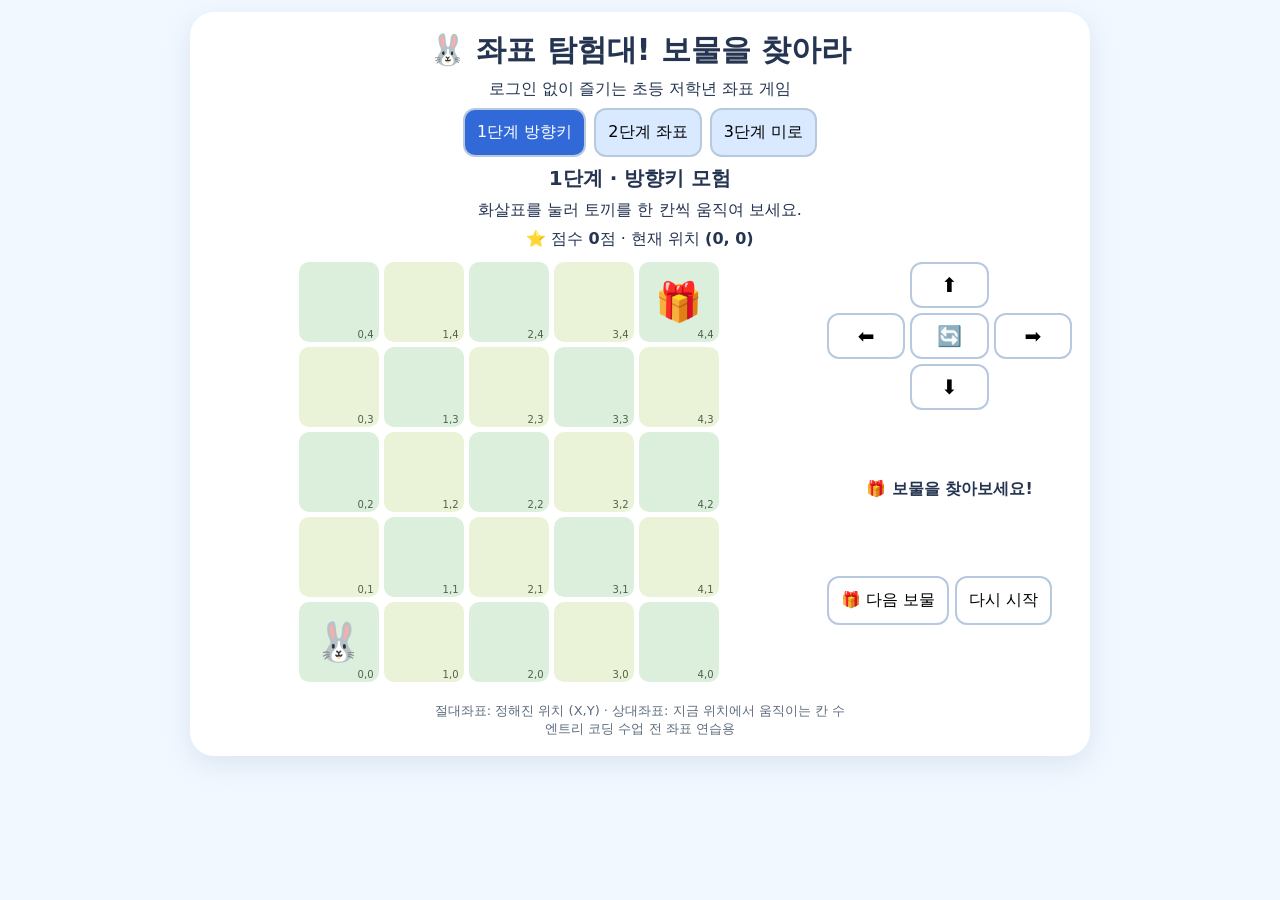
==== commit 5c126767: "Move main coordinate game controls to right panel and redeploy" ====
--- a/coordinate-adventure/index.html
+++ b/coordinate-adventure/index.html
@@ -1 +1,5 @@
-<!doctype html><html lang="ko"><head><meta charset="utf-8"><meta name="viewport" content="width=device-width,initial-scale=1"><title>좌표 탐험대! 보물을 찾아라</title><style>body{font-family:system-ui,sans-serif;background:#f2f8ff;color:#253451;text-align:center;margin:0;padding:20px}main{max-width:650px;margin:auto;background:white;border-radius:24px;padding:22px;box-shadow:0 8px 28px #a9bed455}h1{font-size:clamp(24px,5vw,34px)}button,select{font:inherit;border-radius:12px;padding:12px;border:2px solid #b7c9df;background:white;cursor:pointer}button:hover{background:#e1f0ff}button:focus-visible{outline:3px solid orange}.tabs{display:flex;gap:8px;justify-content:center;flex-wrap:wrap}.tabs button{background:#d9e9ff}.tabs button.active,.primary{background:#316ad8;color:white}.board{display:grid;grid-template-columns:repeat(5,1fr);gap:5px;max-width:420px;margin:20px auto}.cell{aspect-ratio:1;display:grid;place-items:center;border-radius:10px;background:#dcefdc;font-size:clamp(20px,6vw,38px);position:relative}.cell:nth-child(even){background:#eaf3d7}.cell small{position:absolute;bottom:2px;right:5px;font-size:10px;color:#52614d}.obstacle{background:#ffc9ba!important}.controls{display:grid;grid-template-columns:repeat(3,90px);gap:8px;justify-content:center}.controls button{font-size:20px}.commands{min-height:48px;background:#f2f6ff;border-radius:12px;padding:10px;margin:12px 0;overflow-wrap:anywhere}.info{font-weight:bold;min-height:28px}section{margin-top:16px}#coord{display:flex;justify-content:center;gap:10px;align-items:center;flex-wrap:wrap}footer{font-size:13px;color:#5d6b7c;margin-top:25px}</style></head><body><main><h1>🐰 좌표 탐험대! 보물을 찾아라</h1><p>로그인 없이 즐기는 초등 저학년 좌표 게임</p><nav class="tabs"><button onclick="stage(1)" id="tab1">1단계 방향키</button><button onclick="stage(2)" id="tab2">2단계 좌표</button><button onclick="stage(3)" id="tab3">3단계 미로</button></nav><h2 id="heading"></h2><p id="help"></p><div>⭐ 점수 <b id="score">0</b>점 · 현재 위치 <b id="position"></b></div><div id="board" class="board" aria-label="좌표 게임판"></div><p id="message" class="info" role="status"></p><section id="relative"><div class="controls"><span></span><button onclick="move(0,1)">⬆️</button><span></span><button onclick="move(-1,0)">⬅️</button><button onclick="reset()">🔄</button><button onclick="move(1,0)">➡️</button><span></span><button onclick="move(0,-1)">⬇️</button><span></span></div></section><section id="absolute" hidden><div id="coord"><label>X <select id="x"></select></label><label>Y <select id="y"></select></label><button class="primary" onclick="teleport()">좌표로 이동!</button></div></section><section id="maze" hidden><p>명령을 차례대로 담고 실행해요. 🧱 장애물은 피하세요!</p><div><button onclick="add(0,1)">⬆️ 위</button><button onclick="add(0,-1)">⬇️ 아래</button><button onclick="add(-1,0)">⬅️ 왼쪽</button><button onclick="add(1,0)">➡️ 오른쪽</button></div><div id="commands" class="commands">명령을 선택하세요</div><button class="primary" onclick="run()">▶️ 명령 실행</button> <button onclick="undo()">↩️ 하나 취소</button> <button onclick="clearCommands()">🗑️ 모두 지우기</button></section><p><button onclick="next()">🎁 다음 보물</button> <button onclick="reset()">다시 시작</button></p><footer>절대좌표: 정해진 위치 (X,Y) · 상대좌표: 지금 위치에서 움직이는 칸 수<br>엔트리 코딩 수업 전 좌표 연습용</footer></main><script>let level=1,round=0,score=0,pos={x:0,y:0},goal={x:4,y:4},walls=[],commands=[],running=false;const $=id=>document.getElementById(id);for(let i=0;i<5;i++){for(let id of ['x','y'])$(id).add(new Option(i,i))}function key(p){return p.x+','+p.y}function stage(n){level=n;round=0;score=0;$('score').textContent=score;reset()}function reset(){running=false;commands=[];pos={x:0,y:0};goal=level===3?{x:4,y:4}:{x:(round*2+4)%5,y:(round*3+4)%5};if(key(goal)==='0,0')goal={x:4,y:4};walls=level===3?[{x:1,y:0},{x:1,y:1},{x:3,y:2},{x:3,y:3}]:[];for(let i=1;i<=3;i++)$('tab'+i).classList.toggle('active',i===level);$('heading').textContent=['','1단계 · 방향키 모험','2단계 · 보물 좌표 찾기','3단계 · 장애물 미로 탈출'][level];$('help').textContent=['','화살표를 눌러 토끼를 한 칸씩 움직여 보세요.','X와 Y를 선택해 보물 위치로 순간이동하세요.','이동 명령을 순서대로 조립하고 실행하세요.'][level];$('relative').hidden=level!==1;$('absolute').hidden=level!==2;$('maze').hidden=level!==3;$('message').textContent='🎁 보물을 찾아보세요!';draw()}function draw(){let b=$('board');b.innerHTML='';for(let y=4;y>=0;y--)for(let x=0;x<5;x++){let c=document.createElement('div');c.className='cell';let wall=walls.some(p=>p.x===x&&p.y===y);if(wall)c.classList.add('obstacle');c.textContent=pos.x===x&&pos.y===y?'🐰':goal.x===x&&goal.y===y?'🎁':wall?'🧱':'';let s=document.createElement('small');s.textContent=x+','+y;c.appendChild(s);b.appendChild(c)}$('position').textContent='('+pos.x+', '+pos.y+')';$('commands').textContent=commands.length?commands.map(c=>c.label).join(' → '):'명령을 선택하세요'}function move(dx,dy){if(running)return;step(dx,dy)}function step(dx,dy){let x=pos.x+dx,y=pos.y+dy;if(x<0||x>4||y<0||y>4){$('message').textContent='🚧 지도 밖으로 나갈 수 없어요!';return false}if(walls.some(p=>p.x===x&&p.y===y)){$('message').textContent='🧱 장애물이 있어요! 다른 길을 찾아보세요.';return false}pos={x,y};draw();if(x===goal.x&&y===goal.y){score+=10;$('score').textContent=score;$('message').textContent='🎉 성공! 보물 발견! +10점';return 'win'}$('message').textContent='좋아요! 다음 위치로 이동해요.';return true}function teleport(){let x=+$('x').value,y=+$('y').value;pos={x,y};draw();if(x===goal.x&&y===goal.y){score+=10;$('score').textContent=score;$('message').textContent='🎉 정확한 좌표! +10점'}else $('message').textContent='아쉬워요! 보물의 좌표를 다시 확인해요.'}function add(dx,dy){if(running)return;commands.push({dx,dy,label:dx===1?'➡️':dx===-1?'⬅️':dy===1?'⬆️':'⬇️'});draw()}function undo(){if(running)return;commands.pop();draw()}function clearCommands(){if(running)return;commands=[];draw()}async function run(){if(running||!commands.length)return;running=true;pos={x:0,y:0};draw();let seq=[...commands];for(let c of seq){await new Promise(r=>setTimeout(r,450));let result=step(c.dx,c.dy);if(result!==true)break}running=false}function next(){round++;reset()}stage(1);</script></body></html>+<!doctype html><html lang="ko"><head><meta charset="utf-8"><meta name="viewport" content="width=device-width,initial-scale=1"><title>좌표 탐험대! 보물을 찾아라</title><style>body{font-family:system-ui,sans-serif;background:#f2f8ff;color:#253451;text-align:center;margin:0;padding:20px}main{max-width:650px;margin:auto;background:white;border-radius:24px;padding:22px;box-shadow:0 8px 28px #a9bed455}h1{font-size:clamp(24px,5vw,34px)}button,select{font:inherit;border-radius:12px;padding:12px;border:2px solid #b7c9df;background:white;cursor:pointer}button:hover{background:#e1f0ff}button:focus-visible{outline:3px solid orange}.tabs{display:flex;gap:8px;justify-content:center;flex-wrap:wrap}.tabs button{background:#d9e9ff}.tabs button.active,.primary{background:#316ad8;color:white}.board{display:grid;grid-template-columns:repeat(5,1fr);gap:5px;max-width:420px;margin:20px auto}.cell{aspect-ratio:1;display:grid;place-items:center;border-radius:10px;background:#dcefdc;font-size:clamp(20px,6vw,38px);position:relative}.cell:nth-child(even){background:#eaf3d7}.cell small{position:absolute;bottom:2px;right:5px;font-size:10px;color:#52614d}.obstacle{background:#ffc9ba!important}.controls{display:grid;grid-template-columns:repeat(3,90px);gap:8px;justify-content:center}.controls button{font-size:20px}.commands{min-height:48px;background:#f2f6ff;border-radius:12px;padding:10px;margin:12px 0;overflow-wrap:anywhere}.info{font-weight:bold;min-height:28px}section{margin-top:16px}#coord{display:flex;justify-content:center;gap:10px;align-items:center;flex-wrap:wrap}footer{font-size:13px;color:#5d6b7c;margin-top:25px}
+/* 최초 버전의 게임 동작은 유지하고 조작 버튼만 오른쪽으로 이동 */
+*{box-sizing:border-box}body{padding:12px}main{max-width:900px;padding:18px;display:grid;grid-template-columns:minmax(0,1fr) 245px;gap:8px 18px;align-items:start}main>h1,main>nav,main>h2,main>p:first-of-type,main>p:nth-of-type(2),main>div:first-of-type,main>footer{grid-column:1/-1;margin:0}main>h1{font-size:clamp(22px,3vw,30px)}main>h2{font-size:20px}main>p{margin:0}main>.board{grid-column:1;grid-row:7 / span 3;width:min(100%,420px);margin:4px auto}main>#relative,main>#absolute,main>#maze{grid-column:2;grid-row:7;margin:4px 0 0}main>#message{grid-column:2;grid-row:8;margin:0;min-height:28px}main>p:nth-last-of-type(1){grid-column:2;grid-row:9;margin:0;display:flex;gap:6px;flex-wrap:wrap}main>footer{grid-row:10;margin-top:8px}.controls{grid-template-columns:repeat(3,minmax(0,1fr));gap:5px}.controls button{padding:9px 3px}#coord{flex-direction:column;gap:9px}#coord label{display:flex;align-items:center;justify-content:space-between;width:100%}#coord select{min-width:90px}#maze>div:first-of-type{display:grid;grid-template-columns:repeat(2,minmax(0,1fr));gap:5px}#maze button{padding:7px 4px}#maze .commands{margin:8px 0;padding:8px}[hidden]{display:none!important}
+@media(max-width:620px){main{grid-template-columns:minmax(0,1fr) 145px;gap:5px 7px;padding:8px}main>.board{width:100%}main>h1{font-size:21px}main>h2{font-size:17px}main>p{font-size:12px}main>footer{font-size:11px}main>#relative button,main>#absolute button,main>#maze button{font-size:12px;padding:5px 2px}#coord select{min-width:55px}.tabs{gap:4px}.tabs button{font-size:12px;padding:7px 3px}#maze>p{font-size:11px}}
+</style></head><body><main><h1>🐰 좌표 탐험대! 보물을 찾아라</h1><p>로그인 없이 즐기는 초등 저학년 좌표 게임</p><nav class="tabs"><button onclick="stage(1)" id="tab1">1단계 방향키</button><button onclick="stage(2)" id="tab2">2단계 좌표</button><button onclick="stage(3)" id="tab3">3단계 미로</button></nav><h2 id="heading"></h2><p id="help"></p><div>⭐ 점수 <b id="score">0</b>점 · 현재 위치 <b id="position"></b></div><div id="board" class="board" aria-label="좌표 게임판"></div><p id="message" class="info" role="status"></p><section id="relative"><div class="controls"><span></span><button onclick="move(0,1)">⬆️</button><span></span><button onclick="move(-1,0)">⬅️</button><button onclick="reset()">🔄</button><button onclick="move(1,0)">➡️</button><span></span><button onclick="move(0,-1)">⬇️</button><span></span></div></section><section id="absolute" hidden><div id="coord"><label>X <select id="x"></select></label><label>Y <select id="y"></select></label><button class="primary" onclick="teleport()">좌표로 이동!</button></div></section><section id="maze" hidden><p>명령을 차례대로 담고 실행해요. 🧱 장애물은 피하세요!</p><div><button onclick="add(0,1)">⬆️ 위</button><button onclick="add(0,-1)">⬇️ 아래</button><button onclick="add(-1,0)">⬅️ 왼쪽</button><button onclick="add(1,0)">➡️ 오른쪽</button></div><div id="commands" class="commands">명령을 선택하세요</div><button class="primary" onclick="run()">▶️ 명령 실행</button> <button onclick="undo()">↩️ 하나 취소</button> <button onclick="clearCommands()">🗑️ 모두 지우기</button></section><p><button onclick="next()">🎁 다음 보물</button> <button onclick="reset()">다시 시작</button></p><footer>절대좌표: 정해진 위치 (X,Y) · 상대좌표: 지금 위치에서 움직이는 칸 수<br>엔트리 코딩 수업 전 좌표 연습용</footer></main><script>let level=1,round=0,score=0,pos={x:0,y:0},goal={x:4,y:4},walls=[],commands=[],running=false;const $=id=>document.getElementById(id);for(let i=0;i<5;i++){for(let id of ['x','y'])$(id).add(new Option(i,i))}function key(p){return p.x+','+p.y}function stage(n){level=n;round=0;score=0;$('score').textContent=score;reset()}function reset(){running=false;commands=[];pos={x:0,y:0};goal=level===3?{x:4,y:4}:{x:(round*2+4)%5,y:(round*3+4)%5};if(key(goal)==='0,0')goal={x:4,y:4};walls=level===3?[{x:1,y:0},{x:1,y:1},{x:3,y:2},{x:3,y:3}]:[];for(let i=1;i<=3;i++)$('tab'+i).classList.toggle('active',i===level);$('heading').textContent=['','1단계 · 방향키 모험','2단계 · 보물 좌표 찾기','3단계 · 장애물 미로 탈출'][level];$('help').textContent=['','화살표를 눌러 토끼를 한 칸씩 움직여 보세요.','X와 Y를 선택해 보물 위치로 순간이동하세요.','이동 명령을 순서대로 조립하고 실행하세요.'][level];$('relative').hidden=level!==1;$('absolute').hidden=level!==2;$('maze').hidden=level!==3;$('message').textContent='🎁 보물을 찾아보세요!';draw()}function draw(){let b=$('board');b.innerHTML='';for(let y=4;y>=0;y--)for(let x=0;x<5;x++){let c=document.createElement('div');c.className='cell';let wall=walls.some(p=>p.x===x&&p.y===y);if(wall)c.classList.add('obstacle');c.textContent=pos.x===x&&pos.y===y?'🐰':goal.x===x&&goal.y===y?'🎁':wall?'🧱':'';let s=document.createElement('small');s.textContent=x+','+y;c.appendChild(s);b.appendChild(c)}$('position').textContent='('+pos.x+', '+pos.y+')';$('commands').textContent=commands.length?commands.map(c=>c.label).join(' → '):'명령을 선택하세요'}function move(dx,dy){if(running)return;step(dx,dy)}function step(dx,dy){let x=pos.x+dx,y=pos.y+dy;if(x<0||x>4||y<0||y>4){$('message').textContent='🚧 지도 밖으로 나갈 수 없어요!';return false}if(walls.some(p=>p.x===x&&p.y===y)){$('message').textContent='🧱 장애물이 있어요! 다른 길을 찾아보세요.';return false}pos={x,y};draw();if(x===goal.x&&y===goal.y){score+=10;$('score').textContent=score;$('message').textContent='🎉 성공! 보물 발견! +10점';return 'win'}$('message').textContent='좋아요! 다음 위치로 이동해요.';return true}function teleport(){let x=+$('x').value,y=+$('y').value;pos={x,y};draw();if(x===goal.x&&y===goal.y){score+=10;$('score').textContent=score;$('message').textContent='🎉 정확한 좌표! +10점'}else $('message').textContent='아쉬워요! 보물의 좌표를 다시 확인해요.'}function add(dx,dy){if(running)return;commands.push({dx,dy,label:dx===1?'➡️':dx===-1?'⬅️':dy===1?'⬆️':'⬇️'});draw()}function undo(){if(running)return;commands.pop();draw()}function clearCommands(){if(running)return;commands=[];draw()}async function run(){if(running||!commands.length)return;running=true;pos={x:0,y:0};draw();let seq=[...commands];for(let c of seq){await new Promise(r=>setTimeout(r,450));let result=step(c.dx,c.dy);if(result!==true)break}running=false}function next(){round++;reset()}stage(1);</script></body></html>
